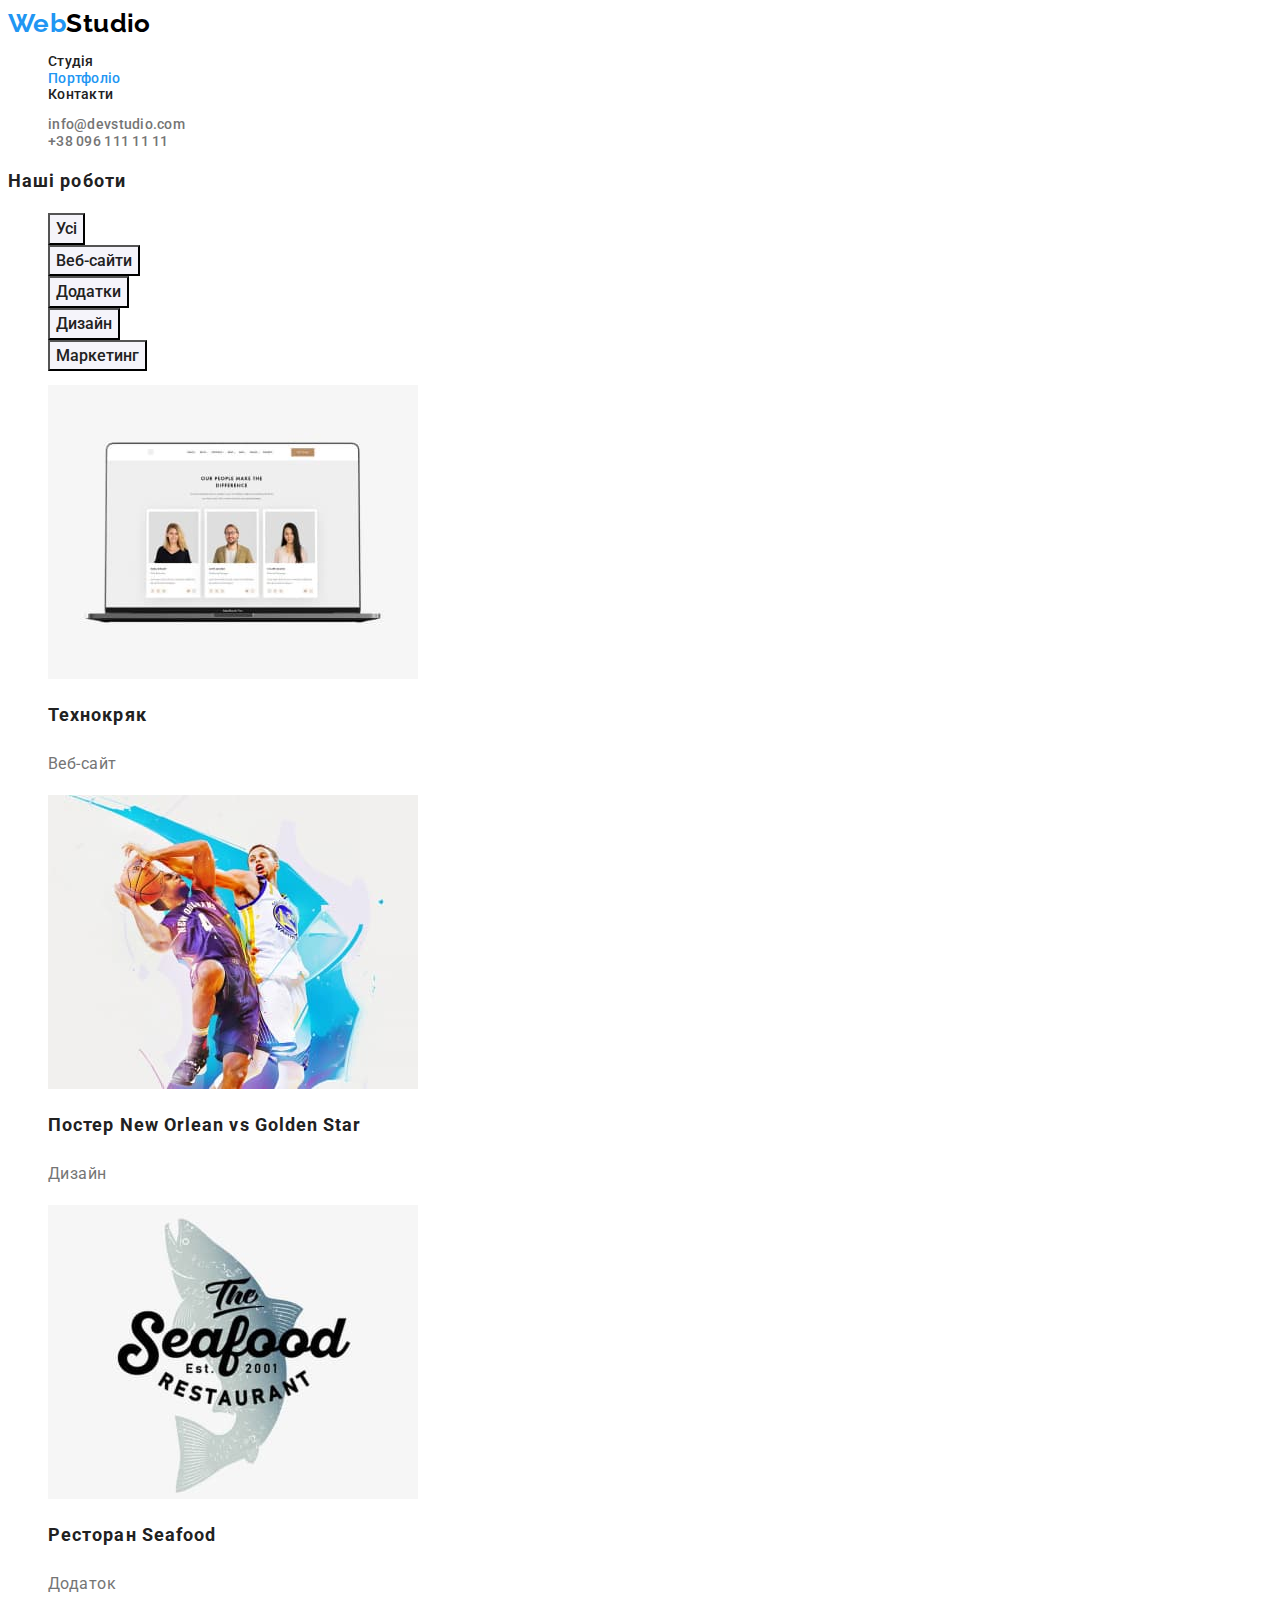
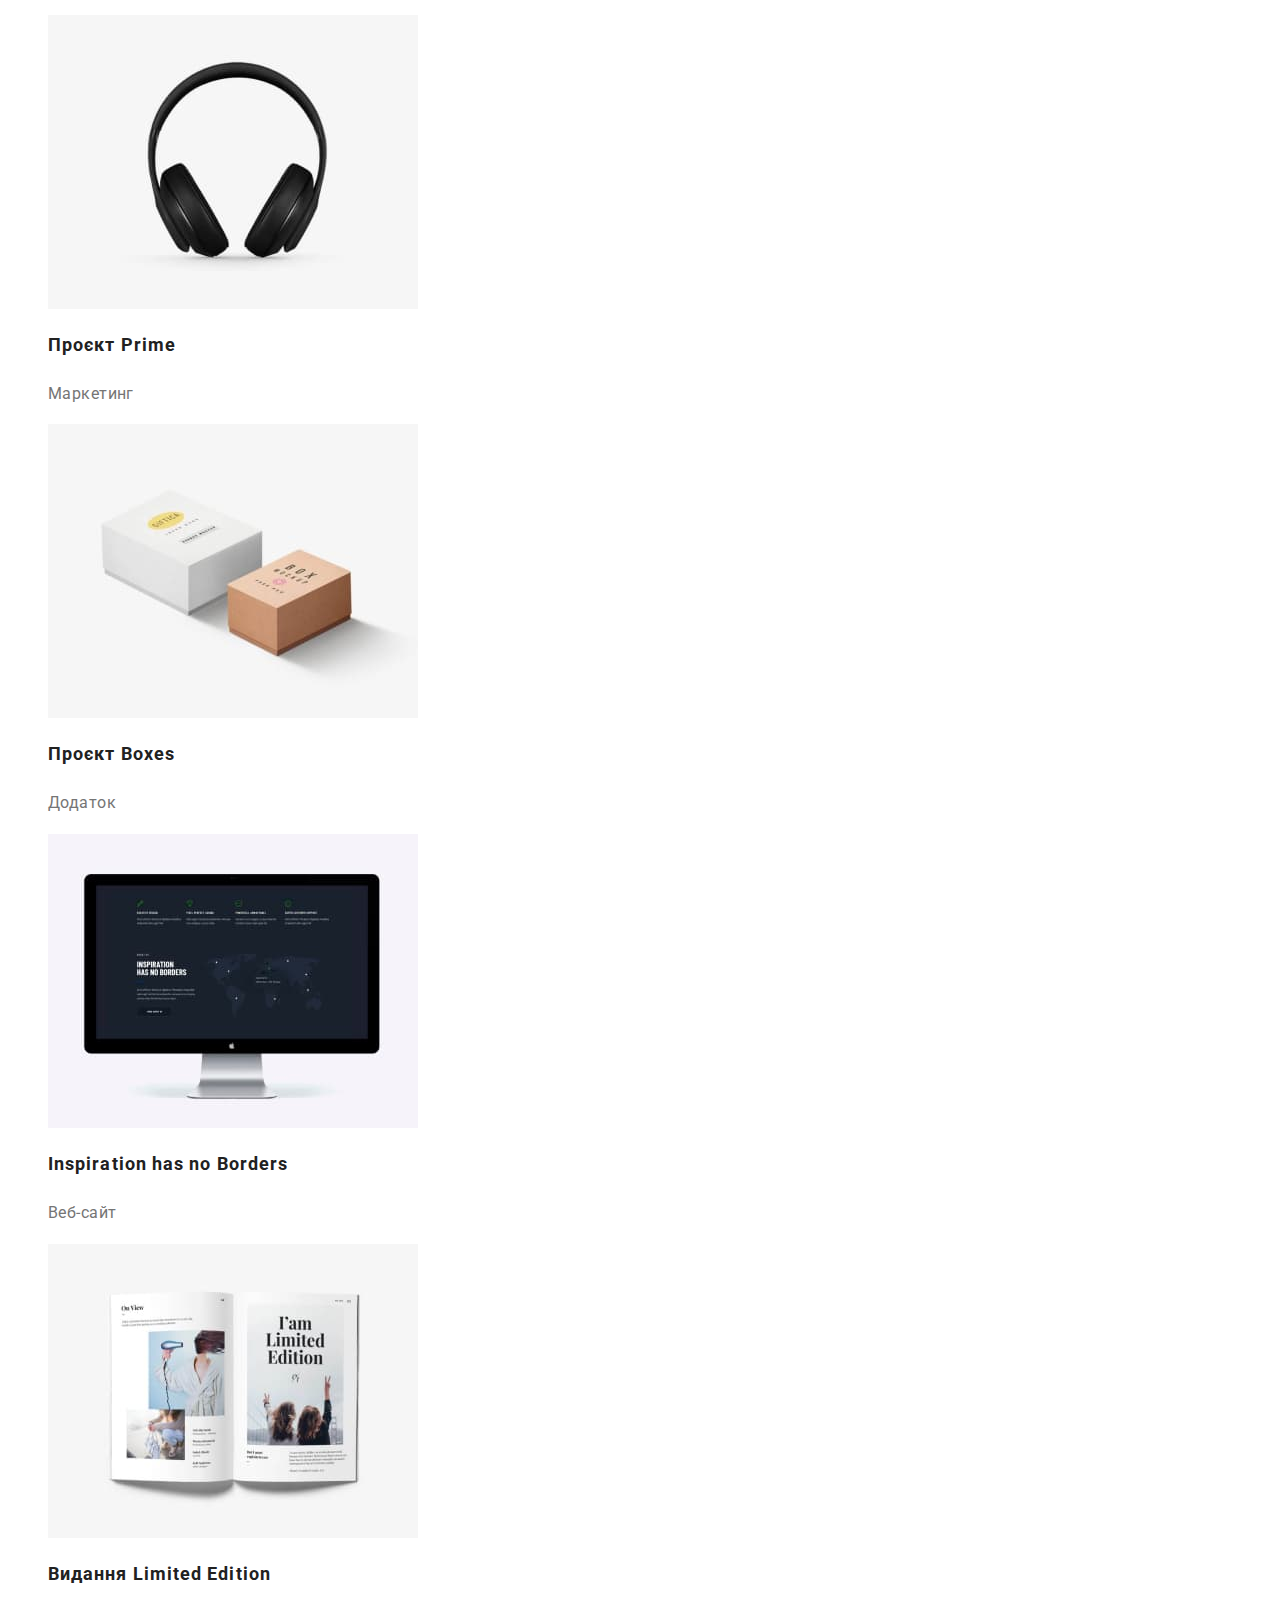
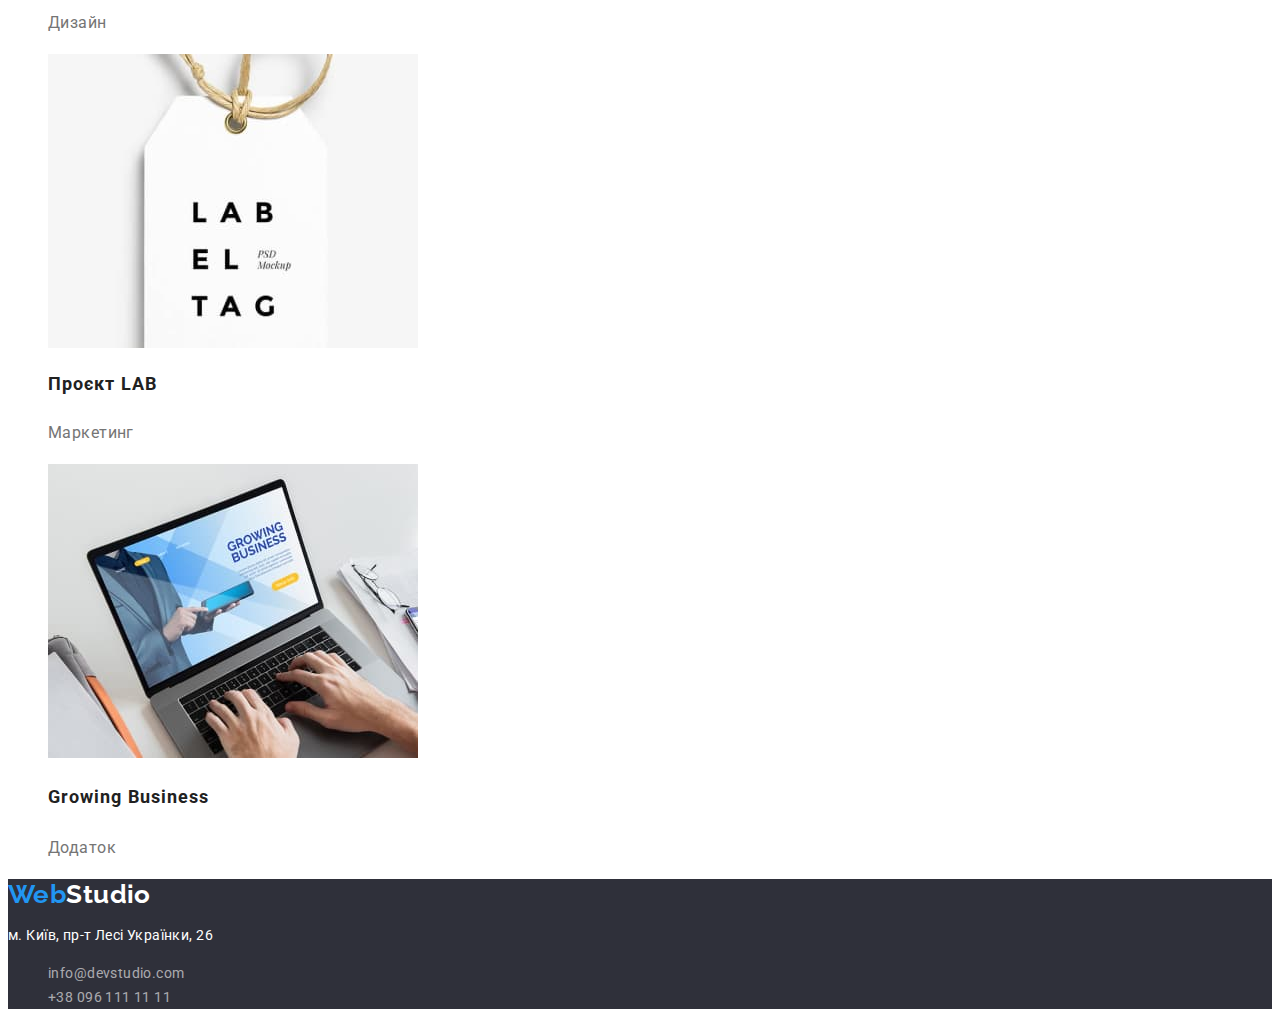
==== portfolio.html @ 48480988 "all files add" ====
<!DOCTYPE html>
<html lang="uk">
  <head>
    <meta charset="UTF-8" />
    <meta http-equiv="X-UA-Compatible" content="IE=edge" />
    <meta name="viewport" content="width=device-width, initial-scale=1.0" />
    <title>Портфоліо</title>
    <link rel="preconnect" href="https://fonts.googleapis.com" />
    <link rel="preconnect" href="https://fonts.gstatic.com" crossorigin />
    <link
      href="https://fonts.googleapis.com/css2?family=Raleway:wght@700&family=Roboto:wght@400;500;700;900&display=swap"
      rel="stylesheet"
    />
    <link rel="stylesheet" href="./css/styles.css" />
  </head>
  <body>
    <header>
      <nav class="site-nav">
        <a href="/" lang="en" class="logo"><span>Web</span>Studio</a>
        <ul class="list">
          <li><a href="./index.html" class="link">Студія</a></li>
          <li><a href="./portfolio.html" class="link current">Портфоліо</a></li>
          <li><a href="" class="link">Контакти</a></li>
        </ul>
      </nav>
      <ul class="list">
        <li><a href="mailto:info@devstudio.com" class="link contact">info@devstudio.com</a></li>
        <li><a href="tel:+380961111111" class="link contact">+38 096 111 11 11</a></li>
      </ul>
    </header>
    <main>
      <section class="projects">
        <h1 class="portfolio-title">Наші роботи</h1>
        <ul class="list filter">
          <li><button type="button" class="filter-button">Усі</button></li>
          <li><button type="button" class="filter-button">Веб-сайти</button></li>
          <li><button type="button" class="filter-button">Додатки</button></li>
          <li><button type="button" class="filter-button">Дизайн</button></li>
          <li><button type="button" class="filter-button">Маркетинг</button></li>
        </ul>
        <ul class="list portfolio">
          <li class="portfolio-card">
            <img src="./img/techcrack.jpg" alt="технокряк фото" width="370" height="294" />
            <h2 class="portfolio-title">Технокряк</h2>
            <p class="portfolio-text">Веб-сайт</p>
          </li>
          <li class="portfolio-card">
            <img src="./img/poster.jpg" alt="постер фото" width="370" height="294" />
            <h2 class="portfolio-title">Постер New Orlean vs Golden Star</h2>
            <p class="portfolio-text">Дизайн</p>
          </li>
          <li class="portfolio-card">
            <img src="./img/seafoodrest.jpg" alt="ресторан фото" width="370" height="294" />
            <h2 class="portfolio-title">Ресторан Seafood</h2>
            <p class="portfolio-text">Додаток</p>
          </li>
          <li class="portfolio-card">
            <img src="./img/primeproj.jpg" alt="проєкт прайм фото" width="370" height="294" />
            <h2 class="portfolio-title">Проєкт Prime</h2>
            <p class="portfolio-text">Маркетинг</p>
          </li>
          <li class="portfolio-card">
            <img src="./img/projboxes.jpg" alt="проєкт боксес фото" width="370" height="294" />
            <h2 class="portfolio-title">Проєкт Boxes</h2>
            <p class="portfolio-text">Додаток</p>
          </li>
          <li class="portfolio-card">
            <img
              src="./img/inspiresite.jpg"
              alt="натхнення не має меж фото"
              width="370"
              height="294"
            />
            <h2 class="portfolio-title">Inspiration has no Borders</h2>
            <p class="portfolio-text">Веб-сайт</p>
          </li>
          <li class="portfolio-card">
            <img src="./img/publle.jpg" alt="видання фото" width="370" height="294" />
            <h2 class="portfolio-title">Видання Limited Edition</h2>
            <p class="portfolio-text">Дизайн</p>
          </li>
          <li class="portfolio-card">
            <img src="./img/labproj.jpg" alt="проєкт лаб фото" width="370" height="294" />
            <h2 class="portfolio-title">Проєкт LAB</h2>
            <p class="portfolio-text">Маркетинг</p>
          </li>
          <li class="portfolio-card">
            <img
              src="./img/growbusiness.jpg"
              alt="зростання бізнесу фото"
              width="370"
              height="294"
            />
            <h3 class="portfolio-title">Growing Business</h3>
            <p class="portfolio-text">Додаток</p>
          </li>
        </ul>
      </section>
    </main>
    <footer class="site-footer">
      <a href="/" lang="en" class="footer logo"><span>Web</span>Studio</a>
      <address class="address">
        <p class="address-text">м. Київ, пр-т Лесі Українки, 26</p>
        <ul class="list">
          <li><a href="mailto:info@devstudio.com" class="link address">info@devstudio.com</a></li>
          <li><a href="tel:+380961111111" class="link address">+38 096 111 11 11</a></li>
        </ul>
      </address>
    </footer>
  </body>
</html>
---- css/styles.css ----
:root {
  --primary-text-color: #757575;
  --secondary-text-color: #212121;
  --accent-color: #2196f3;
  --primary-white-color: #ffffff;
  --primary-black-color: #000000;
  --footer-background-color: #2f303a;
  --footer-address-color: rgba(255, 255, 255, 0.6);
  --filter-background-color: #f5f4fa;
}

body {
  font-family: 'Roboto', 'Helvetica Neue', 'Tahoma', sans-serif;
  color: var(--primary-text-color);
  background-color: var(--primary-white-color);
  font-size: 14px;
  letter-spacing: 0.03em;
}

.list {
  list-style: none;
}

.link {
  text-decoration: none;
}

/* site logo */

.logo {
  font-family: 'Raleway', sans-serif;
  font-weight: 700;
  font-size: 26px;
  line-height: 1.2;
  text-decoration: none;
}

.logo > span {
  color: var(--accent-color);
}

/* Navigation bar */

.logo {
  color: var(--primary-black-color);
}

.site-nav .link {
  font-weight: 500;
  line-height: 1.1;
  letter-spacing: 0.02em;
  color: var(--secondary-text-color);
}

.link:hover,
.link:focus,
.link.contact:hover,
.link.contact:focus,
.link.address:hover,
.link.address:focus,
.link.current {
  color: var(--accent-color);
}

.link.contact {
  font-weight: 500;
  line-height: 1.1;
  letter-spacing: 0.02em;
  color: var(--primary-text-color);
}

/* Hero */

.hero {
  background-color: var(--footer-background-color);
}

.hero-title {
  font-weight: 900;
  font-size: 44px;
  line-height: 1.36;
  letter-spacing: 0.06em;
  text-align: center;
  text-transform: uppercase;
  color: var(--primary-white-color);
}

.hero-button {
  font-family: inherit;
  cursor: pointer;
  font-weight: 700;
  font-size: 16px;
  line-height: 1.85;
  letter-spacing: 0.06em;
  background-color: var(--accent-color);
  color: var(--primary-white-color);
}

/* Main */

.main-section .title {
  font-weight: 700;
  font-size: 36px;
  line-height: 1.16;
  text-align: center;
  color: var(--secondary-text-color);
}

.list-title,
.card-title {
  color: var(--secondary-text-color);
}

.list-title {
  font-weight: 700;
  font-size: 14px;
  line-height: 1.1;
  text-transform: uppercase;
}

.list-text {
  line-height: 1.7;
  letter-spacing: 0.03em;
}

.card-title {
  font-weight: 500;
  font-size: 16px;
  line-height: 1.18;
}

.card-text {
  font-size: 16px;
  line-height: 1.18;
}

/* Footer */

.address {
  font-style: normal;
  line-height: 1.7;
}

.footer.logo {
  color: var(--primary-white-color);
}
.site-footer {
  background-color: var(--footer-background-color);
}

.address-text {
  color: var(--primary-white-color);
}

.link.address {
  color: var(--footer-address-color);
}

/* Portfolio Main */

.filter-button {
  font-family: inherit;
  font-weight: 500;
  font-size: 16px;
  line-height: 1.6;
  text-align: center;
  cursor: pointer;
  background-color: var(--filter-background-color);
  color: var(--secondary-text-color);
}

.filter-button:hover,
.filter-button:focus {
  background-color: var(--accent-color);
  color: var(--primary-white-color);
}

.portfolio-title {
  font-weight: 700;
  font-size: 18px;
  line-height: 2;
  letter-spacing: 0.06em;
  color: var(--secondary-text-color);
}

.portfolio-text {
  font-size: 16px;
  line-height: 1.87;
}
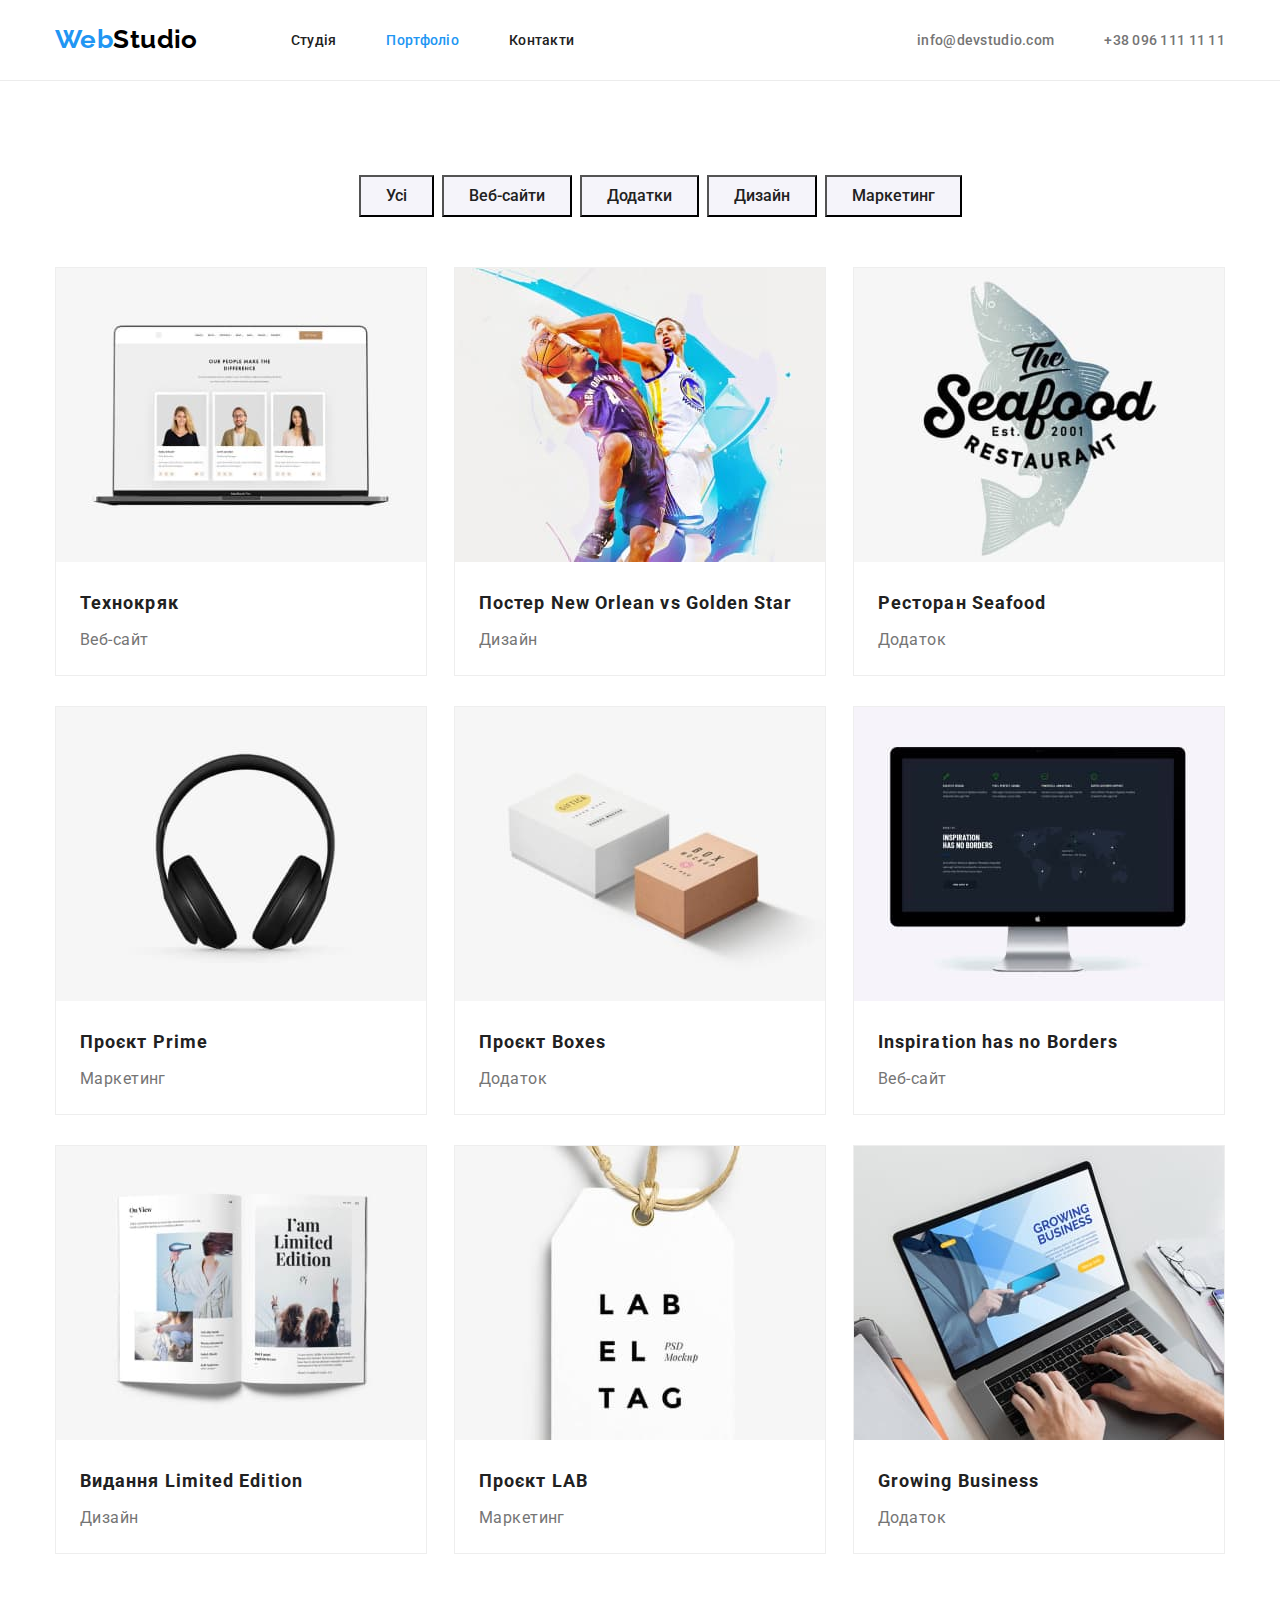
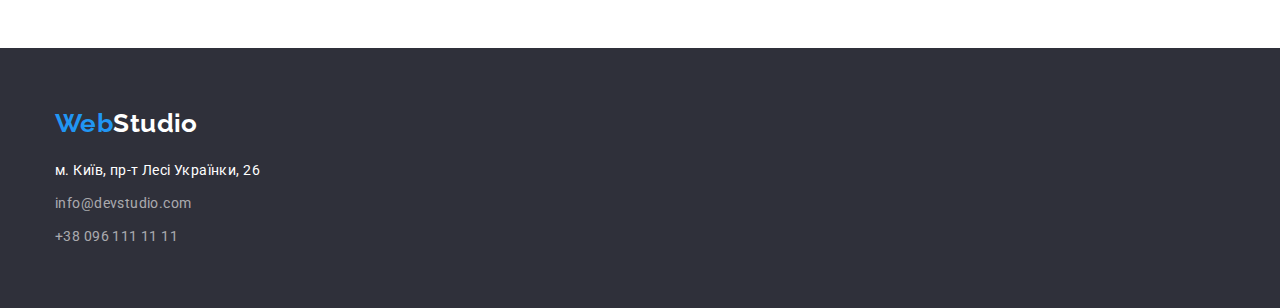
==== commit f555ceec: "hw done" ====
--- a/portfolio.html
+++ b/portfolio.html
@@ -11,101 +11,172 @@
       href="https://fonts.googleapis.com/css2?family=Raleway:wght@700&family=Roboto:wght@400;500;700;900&display=swap"
       rel="stylesheet"
     />
+    <link
+      rel="stylesheet"
+      href="https://cdnjs.cloudflare.com/ajax/libs/modern-normalize/1.0.0/modern-normalize.min.css"
+    />
     <link rel="stylesheet" href="./css/styles.css" />
   </head>
   <body>
-    <header>
-      <nav class="site-nav">
-        <a href="/" lang="en" class="logo"><span>Web</span>Studio</a>
-        <ul class="list">
-          <li><a href="./index.html" class="link">Студія</a></li>
-          <li><a href="./portfolio.html" class="link current">Портфоліо</a></li>
-          <li><a href="" class="link">Контакти</a></li>
+    <header class="site-header">
+      <div class="container header-container">
+        <nav class="site-nav">
+          <a href="/" lang="en" class="logo"><span>Web</span>Studio</a>
+          <ul class="list header-list">
+            <li class="item">
+              <a href="./index.html" class="link">Студія</a>
+            </li>
+            <li class="item">
+              <a href="./portfolio.html" class="link current">Портфоліо</a>
+            </li>
+            <li class="item"><a href="" class="link">Контакти</a></li>
+          </ul>
+        </nav>
+        <ul class="list contact-list">
+          <li class="item">
+            <a href="mailto:info@devstudio.com" class="link contact"
+              >info@devstudio.com</a
+            >
+          </li>
+          <li class="item">
+            <a href="tel:+380961111111" class="link contact"
+              >+38 096 111 11 11</a
+            >
+          </li>
         </ul>
-      </nav>
-      <ul class="list">
-        <li><a href="mailto:info@devstudio.com" class="link contact">info@devstudio.com</a></li>
-        <li><a href="tel:+380961111111" class="link contact">+38 096 111 11 11</a></li>
-      </ul>
+      </div>
     </header>
     <main>
       <section class="projects">
-        <h1 class="portfolio-title">Наші роботи</h1>
-        <ul class="list filter">
-          <li><button type="button" class="filter-button">Усі</button></li>
-          <li><button type="button" class="filter-button">Веб-сайти</button></li>
-          <li><button type="button" class="filter-button">Додатки</button></li>
-          <li><button type="button" class="filter-button">Дизайн</button></li>
-          <li><button type="button" class="filter-button">Маркетинг</button></li>
-        </ul>
-        <ul class="list portfolio">
-          <li class="portfolio-card">
-            <img src="./img/techcrack.jpg" alt="технокряк фото" width="370" height="294" />
-            <h2 class="portfolio-title">Технокряк</h2>
-            <p class="portfolio-text">Веб-сайт</p>
-          </li>
-          <li class="portfolio-card">
-            <img src="./img/poster.jpg" alt="постер фото" width="370" height="294" />
-            <h2 class="portfolio-title">Постер New Orlean vs Golden Star</h2>
-            <p class="portfolio-text">Дизайн</p>
-          </li>
-          <li class="portfolio-card">
-            <img src="./img/seafoodrest.jpg" alt="ресторан фото" width="370" height="294" />
-            <h2 class="portfolio-title">Ресторан Seafood</h2>
-            <p class="portfolio-text">Додаток</p>
-          </li>
-          <li class="portfolio-card">
-            <img src="./img/primeproj.jpg" alt="проєкт прайм фото" width="370" height="294" />
-            <h2 class="portfolio-title">Проєкт Prime</h2>
-            <p class="portfolio-text">Маркетинг</p>
-          </li>
-          <li class="portfolio-card">
-            <img src="./img/projboxes.jpg" alt="проєкт боксес фото" width="370" height="294" />
-            <h2 class="portfolio-title">Проєкт Boxes</h2>
-            <p class="portfolio-text">Додаток</p>
-          </li>
-          <li class="portfolio-card">
-            <img
-              src="./img/inspiresite.jpg"
-              alt="натхнення не має меж фото"
-              width="370"
-              height="294"
-            />
-            <h2 class="portfolio-title">Inspiration has no Borders</h2>
-            <p class="portfolio-text">Веб-сайт</p>
-          </li>
-          <li class="portfolio-card">
-            <img src="./img/publle.jpg" alt="видання фото" width="370" height="294" />
-            <h2 class="portfolio-title">Видання Limited Edition</h2>
-            <p class="portfolio-text">Дизайн</p>
-          </li>
-          <li class="portfolio-card">
-            <img src="./img/labproj.jpg" alt="проєкт лаб фото" width="370" height="294" />
-            <h2 class="portfolio-title">Проєкт LAB</h2>
-            <p class="portfolio-text">Маркетинг</p>
-          </li>
-          <li class="portfolio-card">
-            <img
-              src="./img/growbusiness.jpg"
-              alt="зростання бізнесу фото"
-              width="370"
-              height="294"
-            />
-            <h3 class="portfolio-title">Growing Business</h3>
-            <p class="portfolio-text">Додаток</p>
-          </li>
-        </ul>
+        <div class="container">
+          <h1 class="portfolio-title visually-hidden">Наші роботи</h1>
+          <ul class="list filter">
+            <li class="filter-item"><button type="button" class="filter-button">Усі</button></li>
+            <li class="filter-item">
+              <button type="button" class="filter-button">Веб-сайти</button>
+            </li>
+            <li class="filter-item">
+              <button type="button" class="filter-button">Додатки</button>
+            </li>
+            <li class="filter-item"><button type="button" class="filter-button">Дизайн</button></li>
+            <li class="filter-item">
+              <button type="button" class="filter-button">Маркетинг</button>
+            </li>
+          </ul>
+          <ul class="list portfolio">
+            <li class="portfolio-card">
+              <img class="portfolio-image"
+                src="./img/techcrack.jpg"
+                alt="технокряк фото"
+                width="370"
+                height="294"
+              />
+              <h2 class="portfolio-title">Технокряк</h2>
+              <p class="portfolio-text">Веб-сайт</p>
+            </li>
+            <li class="portfolio-card">
+              <img class="portfolio-image"
+                src="./img/poster.jpg"
+                alt="постер фото"
+                width="370"
+                height="294"
+              />
+              <h2 class="portfolio-title">Постер New Orlean vs Golden Star</h2>
+              <p class="portfolio-text">Дизайн</p>
+            </li>
+            <li class="portfolio-card">
+              <img class="portfolio-image"
+                src="./img/seafoodrest.jpg"
+                alt="ресторан фото"
+                width="370"
+                height="294"
+              />
+              <h2 class="portfolio-title">Ресторан Seafood</h2>
+              <p class="portfolio-text">Додаток</p>
+            </li>
+            <li class="portfolio-card">
+              <img class="portfolio-image"
+                src="./img/primeproj.jpg"
+                alt="проєкт прайм фото"
+                width="370"
+                height="294"
+              />
+              <h2 class="portfolio-title">Проєкт Prime</h2>
+              <p class="portfolio-text">Маркетинг</p>
+            </li>
+            <li class="portfolio-card">
+              <img class="portfolio-image"
+                src="./img/projboxes.jpg"
+                alt="проєкт боксес фото"
+                width="370"
+                height="294"
+              />
+              <h2 class="portfolio-title">Проєкт Boxes</h2>
+              <p class="portfolio-text">Додаток</p>
+            </li>
+            <li class="portfolio-card">
+              <img class="portfolio-image"
+                src="./img/inspiresite.jpg"
+                alt="натхнення не має меж фото"
+                width="370"
+                height="294"
+              />
+              <h2 class="portfolio-title">Inspiration has no Borders</h2>
+              <p class="portfolio-text">Веб-сайт</p>
+            </li>
+            <li class="portfolio-card">
+              <img class="portfolio-image"
+                src="./img/publle.jpg"
+                alt="видання фото"
+                width="370"
+                height="294"
+              />
+              <h2 class="portfolio-title">Видання Limited Edition</h2>
+              <p class="portfolio-text">Дизайн</p>
+            </li>
+            <li class="portfolio-card">
+              <img class="portfolio-image"
+                src="./img/labproj.jpg"
+                alt="проєкт лаб фото"
+                width="370"
+                height="294"
+              />
+              <h2 class="portfolio-title">Проєкт LAB</h2>
+              <p class="portfolio-text">Маркетинг</p>
+            </li>
+            <li class="portfolio-card">
+              <img class="portfolio-image"
+                src="./img/growbusiness.jpg"
+                alt="зростання бізнесу фото"
+                width="370"
+                height="294"
+              />
+              <h3 class="portfolio-title">Growing Business</h3>
+              <p class="portfolio-text">Додаток</p>
+            </li>
+          </ul>
+        </div>
       </section>
     </main>
     <footer class="site-footer">
-      <a href="/" lang="en" class="footer logo"><span>Web</span>Studio</a>
-      <address class="address">
-        <p class="address-text">м. Київ, пр-т Лесі Українки, 26</p>
-        <ul class="list">
-          <li><a href="mailto:info@devstudio.com" class="link address">info@devstudio.com</a></li>
-          <li><a href="tel:+380961111111" class="link address">+38 096 111 11 11</a></li>
-        </ul>
-      </address>
+      <div class="container">
+        <a href="/" lang="en" class="footer logo"><span>Web</span>Studio</a>
+        <address class="address">
+          <p class="address-text">м. Київ, пр-т Лесі Українки, 26</p>
+          <ul class="list footer-list">
+            <li class="footer-item">
+              <a href="mailto:info@devstudio.com" class="link address"
+                >info@devstudio.com</a
+              >
+            </li>
+            <li class="footer-item">
+              <a href="tel:+380961111111" class="link address"
+                >+38 096 111 11 11</a
+              >
+            </li>
+          </ul>
+        </address>
+      </div>
     </footer>
   </body>
 </html>
--- a/css/styles.css
+++ b/css/styles.css
@@ -7,10 +7,11 @@
   --footer-background-color: #2f303a;
   --footer-address-color: rgba(255, 255, 255, 0.6);
   --filter-background-color: #f5f4fa;
+  --secondary-background-color: #f5f4fa;
 }
 
 body {
-  font-family: 'Roboto', 'Helvetica Neue', 'Tahoma', sans-serif;
+  font-family: "Roboto", "Helvetica Neue", "Tahoma", sans-serif;
   color: var(--primary-text-color);
   background-color: var(--primary-white-color);
   font-size: 14px;
@@ -19,16 +20,69 @@
 
 .list {
   list-style: none;
+  margin-bottom: 0;
+  margin-top: 0;
+}
+
+h1,
+h2,
+h3,
+h4,
+h5,
+h6,
+p {
+  margin-bottom: 0;
+  margin-top: 0;
 }
 
 .link {
   text-decoration: none;
 }
 
+.container {
+  margin: 0 auto;
+  width: 1200px;
+  padding: 0 15px;
+}
+.site-header {
+  border-bottom: 1px solid #ececec;
+}
+.header-list {
+  margin-left: 93px;
+  padding: 0;
+}
+.header-container {
+  justify-content: space-between;
+}
+
+.item .link {
+  padding-left: 0;
+  padding-top: 8px;
+  padding-bottom: 7px;
+}
+
+.header-container,
+.site-nav,
+.header-list,
+.contact-list {
+  display: flex;
+  align-items: center;
+}
+
+.header-list .item + .item {
+  margin-left: 50px;
+}
+
+.contact-list .item + .item {
+  margin-left: 50px;
+}
 /* site logo */
 
 .logo {
-  font-family: 'Raleway', sans-serif;
+  display: inline-block;
+  padding-top: 24px;
+  padding-bottom: 25px;
+  font-family: "Raleway", sans-serif;
   font-weight: 700;
   font-size: 26px;
   line-height: 1.2;
@@ -76,16 +130,24 @@
 }
 
 .hero-title {
+  max-width: 696px;
+  margin-bottom: 30px;
+  margin-left: auto;
+  margin-right: auto;
+  text-align: center;
   font-weight: 900;
   font-size: 44px;
   line-height: 1.36;
   letter-spacing: 0.06em;
-  text-align: center;
   text-transform: uppercase;
   color: var(--primary-white-color);
 }
 
 .hero-button {
+  min-width: 216px;
+  height: 50px;
+  display: block;
+  margin: 0 auto;
   font-family: inherit;
   cursor: pointer;
   font-weight: 700;
@@ -98,6 +160,20 @@
 
 /* Main */
 
+.visually-hidden {
+  position: absolute;
+  width: 1px;
+  height: 1px;
+  margin: -1px;
+  border: 0;
+  padding: 0;
+
+  white-space: nowrap;
+  clip-path: inset(100%);
+  clip: rect(0 0 0 0);
+  overflow: hidden;
+}
+
 .main-section .title {
   font-weight: 700;
   font-size: 36px;
@@ -106,12 +182,32 @@
   color: var(--secondary-text-color);
 }
 
+.benefits {
+  padding-top: 94px;
+  padding-bottom: 94px;
+}
+
+.benefits-list,
+.features-list,
+.team-list {
+  display: flex;
+  justify-content: space-between;
+}
+
+.main-section.team {
+  background-color: var(--secondary-background-color);
+}
+
 .list-title,
 .card-title {
   color: var(--secondary-text-color);
 }
 
+.list-item {
+  width: 270px;
+}
 .list-title {
+  margin-bottom: 10px;
   font-weight: 700;
   font-size: 14px;
   line-height: 1.1;
@@ -123,7 +219,36 @@
   letter-spacing: 0.03em;
 }
 
+.features {
+  padding-bottom: 94px;
+}
+
+.features-title {
+  margin-bottom: 50px;
+}
+
+.team {
+  padding-bottom: 94px;
+  padding-top: 94px;
+}
+
+.team-title {
+  margin-bottom: 50px;
+}
+
+.team-card {
+  padding-bottom: 30px;
+  background-color: var(--primary-white-color);
+  text-align: center;
+  filter: drop-shadow(0px 4px 4px rgba(0, 0, 0, 0.25));
+}
+
+.card-image {
+  margin-bottom: 30px;
+}
+
 .card-title {
+  margin-bottom: 10px;
   font-weight: 500;
   font-size: 16px;
   line-height: 1.18;
@@ -142,13 +267,31 @@
 }
 
 .footer.logo {
+  padding: 0;
+  margin-bottom: 20px;
   color: var(--primary-white-color);
 }
 .site-footer {
+  text-align: start;
+  padding-top: 60px;
+  padding-bottom: 60px;
   background-color: var(--footer-background-color);
 }
 
+.footer-list {
+  padding-left: 0;
+}
+
+.footer-item {
+  margin-bottom: 9px;
+}
+
+.footer-item:last-child {
+  margin-bottom: 0;
+}
+
 .address-text {
+  margin-bottom: 9px;
   color: var(--primary-white-color);
 }
 
@@ -158,7 +301,23 @@
 
 /* Portfolio Main */
 
+.projects {
+  padding-top: 94px;
+  padding-bottom: 94px;
+}
+
+.filter {
+  margin-bottom: 50px;
+  display: flex;
+  justify-content: center;
+}
+
+.filter .filter-item + .filter-item {
+  margin-left: 8px;
+}
+
 .filter-button {
+  padding: 6px 22px;
   font-family: inherit;
   font-weight: 500;
   font-size: 16px;
@@ -169,13 +328,42 @@
   color: var(--secondary-text-color);
 }
 
+.filter-button:first-child {
+  padding: 6px 25px;
+}
+
 .filter-button:hover,
 .filter-button:focus {
   background-color: var(--accent-color);
   color: var(--primary-white-color);
+  box-shadow: 0px 3px 1px rgba(0, 0, 0, 0.1), 0px 1px 2px rgba(0, 0, 0, 0.08),
+    0px 2px 2px rgba(0, 0, 0, 0.12);
+  border-radius: 4px;
+}
+
+.portfolio {
+  display: flex;
+  flex-wrap: wrap;
+  justify-content: space-between;
+  padding: 0;
+}
+.portfolio-card {
+  padding-bottom: 20px;
+  border: 1px solid #eeeeee;
+}
+
+.portfolio-card:not(:nth-last-child(-n + 3)) {
+  margin-bottom: 30px;
+}
+
+.portfolio-image {
+  margin-bottom: 20px;
 }
 
 .portfolio-title {
+  padding-left: 24px;
+  padding-right: 24px;
+  margin-bottom: 4px;
   font-weight: 700;
   font-size: 18px;
   line-height: 2;
@@ -184,6 +372,8 @@
 }
 
 .portfolio-text {
+  padding-left: 24px;
+  padding-right: 24px;
   font-size: 16px;
   line-height: 1.87;
 }
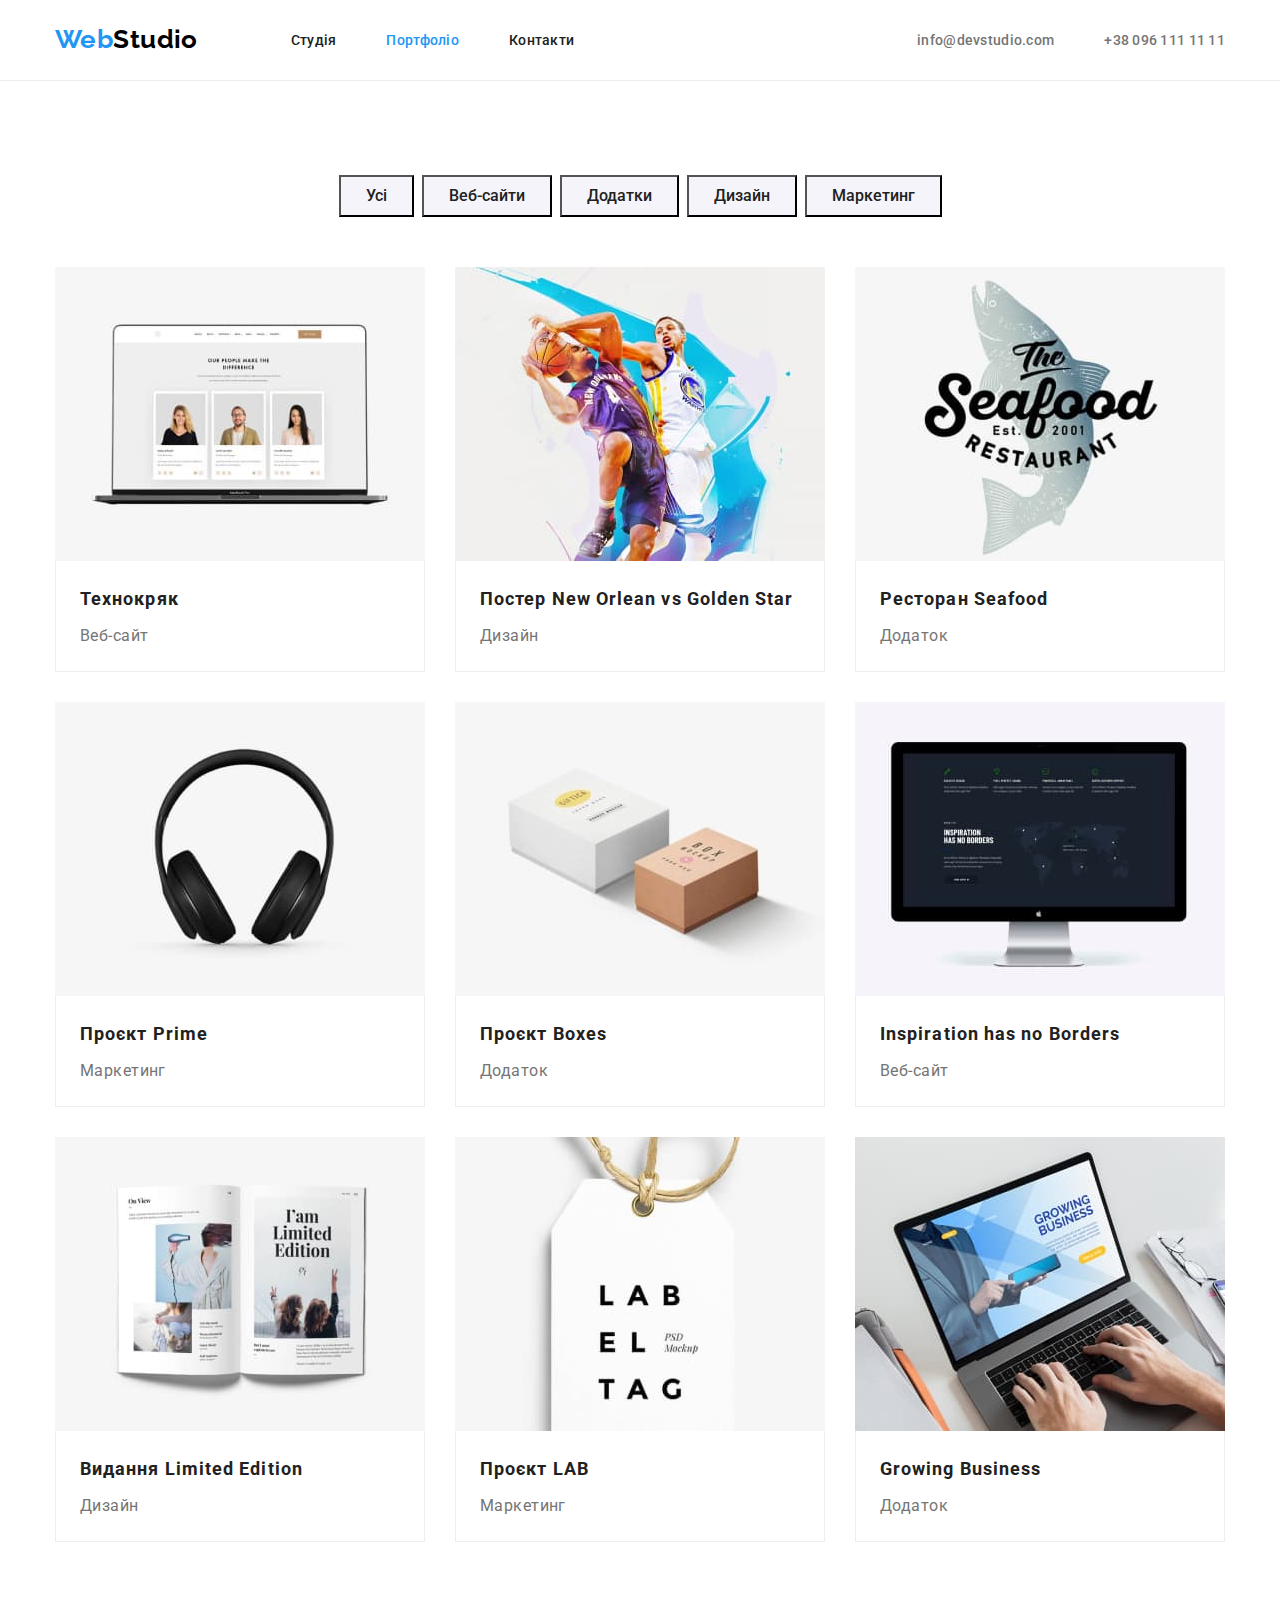
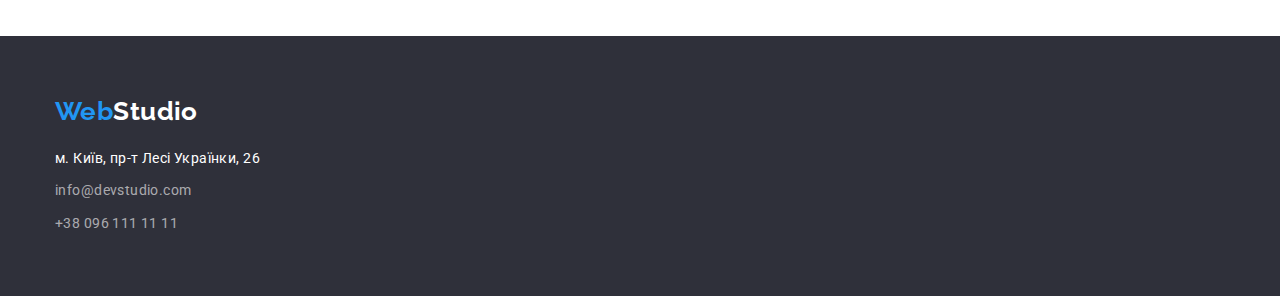
==== commit b4f2de10: "some fixings" ====
--- a/portfolio.html
+++ b/portfolio.html
@@ -51,108 +51,131 @@
         <div class="container">
           <h1 class="portfolio-title visually-hidden">Наші роботи</h1>
           <ul class="list filter">
-            <li class="filter-item"><button type="button" class="filter-button">Усі</button></li>
+            <li class="filter-item">
+              <button type="button" class="filter-button">Усі</button>
+            </li>
             <li class="filter-item">
               <button type="button" class="filter-button">Веб-сайти</button>
             </li>
             <li class="filter-item">
               <button type="button" class="filter-button">Додатки</button>
             </li>
-            <li class="filter-item"><button type="button" class="filter-button">Дизайн</button></li>
+            <li class="filter-item">
+              <button type="button" class="filter-button">Дизайн</button>
+            </li>
             <li class="filter-item">
               <button type="button" class="filter-button">Маркетинг</button>
             </li>
           </ul>
           <ul class="list portfolio">
             <li class="portfolio-card">
-              <img class="portfolio-image"
+              <img
+                class="portfolio-image"
                 src="./img/techcrack.jpg"
                 alt="технокряк фото"
                 width="370"
                 height="294"
               />
+              <div class="portfolio-section">
               <h2 class="portfolio-title">Технокряк</h2>
-              <p class="portfolio-text">Веб-сайт</p>
-            </li>
-            <li class="portfolio-card">
-              <img class="portfolio-image"
+              <p class="portfolio-text">Веб-сайт</p></div>
+            </li>
+            <li class="portfolio-card">
+              <img
+                class="portfolio-image"
                 src="./img/poster.jpg"
                 alt="постер фото"
                 width="370"
                 height="294"
               />
+              <div class="portfolio-section">
               <h2 class="portfolio-title">Постер New Orlean vs Golden Star</h2>
-              <p class="portfolio-text">Дизайн</p>
-            </li>
-            <li class="portfolio-card">
-              <img class="portfolio-image"
+              <p class="portfolio-text">Дизайн</p></div>
+            </li>
+            <li class="portfolio-card">
+              <img
+                class="portfolio-image"
                 src="./img/seafoodrest.jpg"
                 alt="ресторан фото"
                 width="370"
                 height="294"
               />
+              <div class="portfolio-section">
               <h2 class="portfolio-title">Ресторан Seafood</h2>
-              <p class="portfolio-text">Додаток</p>
-            </li>
-            <li class="portfolio-card">
-              <img class="portfolio-image"
+              <p class="portfolio-text">Додаток</p></div>
+            </li>
+            <li class="portfolio-card">
+              <img
+                class="portfolio-image"
                 src="./img/primeproj.jpg"
                 alt="проєкт прайм фото"
                 width="370"
                 height="294"
               />
+              <div class="portfolio-section">
               <h2 class="portfolio-title">Проєкт Prime</h2>
-              <p class="portfolio-text">Маркетинг</p>
-            </li>
-            <li class="portfolio-card">
-              <img class="portfolio-image"
+              <p class="portfolio-text">Маркетинг</p></div>
+            </li>
+            <li class="portfolio-card">
+              <img
+                class="portfolio-image"
                 src="./img/projboxes.jpg"
                 alt="проєкт боксес фото"
                 width="370"
                 height="294"
               />
+              <div class="portfolio-section">
               <h2 class="portfolio-title">Проєкт Boxes</h2>
-              <p class="portfolio-text">Додаток</p>
-            </li>
-            <li class="portfolio-card">
-              <img class="portfolio-image"
+              <p class="portfolio-text">Додаток</p></div>
+            </li>
+            <li class="portfolio-card">
+              <img
+                class="portfolio-image"
                 src="./img/inspiresite.jpg"
                 alt="натхнення не має меж фото"
                 width="370"
                 height="294"
               />
+              <div class="portfolio-section">
               <h2 class="portfolio-title">Inspiration has no Borders</h2>
-              <p class="portfolio-text">Веб-сайт</p>
-            </li>
-            <li class="portfolio-card">
-              <img class="portfolio-image"
+              <p class="portfolio-text">Веб-сайт</p></div>
+            </li>
+            <li class="portfolio-card">
+              <img
+                class="portfolio-image"
                 src="./img/publle.jpg"
                 alt="видання фото"
                 width="370"
                 height="294"
               />
+              <div class="portfolio-section">
               <h2 class="portfolio-title">Видання Limited Edition</h2>
-              <p class="portfolio-text">Дизайн</p>
-            </li>
-            <li class="portfolio-card">
-              <img class="portfolio-image"
+              <p class="portfolio-text">Дизайн</p></div>
+            </li>
+            <li class="portfolio-card">
+              <img
+                class="portfolio-image"
                 src="./img/labproj.jpg"
                 alt="проєкт лаб фото"
                 width="370"
                 height="294"
               />
+              <div class="portfolio-section">
               <h2 class="portfolio-title">Проєкт LAB</h2>
-              <p class="portfolio-text">Маркетинг</p>
-            </li>
-            <li class="portfolio-card">
-              <img class="portfolio-image"
+              <p class="portfolio-text">Маркетинг</p></div>
+            </li>
+            <li class="portfolio-card">
+              <img
+                class="portfolio-image"
                 src="./img/growbusiness.jpg"
                 alt="зростання бізнесу фото"
                 width="370"
                 height="294"
               />
-              <h3 class="portfolio-title">Growing Business</h3>
-              <p class="portfolio-text">Додаток</p>
+              <div class="portfolio-section">
+                <h3 class="portfolio-title">Growing Business</h3>
+                <p class="portfolio-text">Додаток</p>
+              </div>
             </li>
           </ul>
         </div>
--- a/css/styles.css
+++ b/css/styles.css
@@ -30,9 +30,11 @@
 h4,
 h5,
 h6,
-p {
+p,
+ul {
   margin-bottom: 0;
   margin-top: 0;
+  padding: 0;
 }
 
 .link {
@@ -49,7 +51,6 @@
 }
 .header-list {
   margin-left: 93px;
-  padding: 0;
 }
 .header-container {
   justify-content: space-between;
@@ -278,10 +279,6 @@
   background-color: var(--footer-background-color);
 }
 
-.footer-list {
-  padding-left: 0;
-}
-
 .footer-item {
   margin-bottom: 9px;
 }
@@ -336,33 +333,31 @@
 .filter-button:focus {
   background-color: var(--accent-color);
   color: var(--primary-white-color);
-  box-shadow: 0px 3px 1px rgba(0, 0, 0, 0.1), 0px 1px 2px rgba(0, 0, 0, 0.08),
-    0px 2px 2px rgba(0, 0, 0, 0.12);
-  border-radius: 4px;
 }
 
 .portfolio {
   display: flex;
   flex-wrap: wrap;
   justify-content: space-between;
-  padding: 0;
-}
-.portfolio-card {
-  padding-bottom: 20px;
-  border: 1px solid #eeeeee;
 }
 
 .portfolio-card:not(:nth-last-child(-n + 3)) {
   margin-bottom: 30px;
 }
 
+.portfolio-section {
+  text-align: start;
+  padding: 20px 24px;
+  border-bottom: 1px solid #eeeeee;
+  border-left: 1px solid #eeeeee;
+  border-right: 1px solid #eeeeee;
+}
+
 .portfolio-image {
-  margin-bottom: 20px;
+  display: block;
 }
 
 .portfolio-title {
-  padding-left: 24px;
-  padding-right: 24px;
   margin-bottom: 4px;
   font-weight: 700;
   font-size: 18px;
@@ -372,8 +367,6 @@
 }
 
 .portfolio-text {
-  padding-left: 24px;
-  padding-right: 24px;
   font-size: 16px;
   line-height: 1.87;
 }
